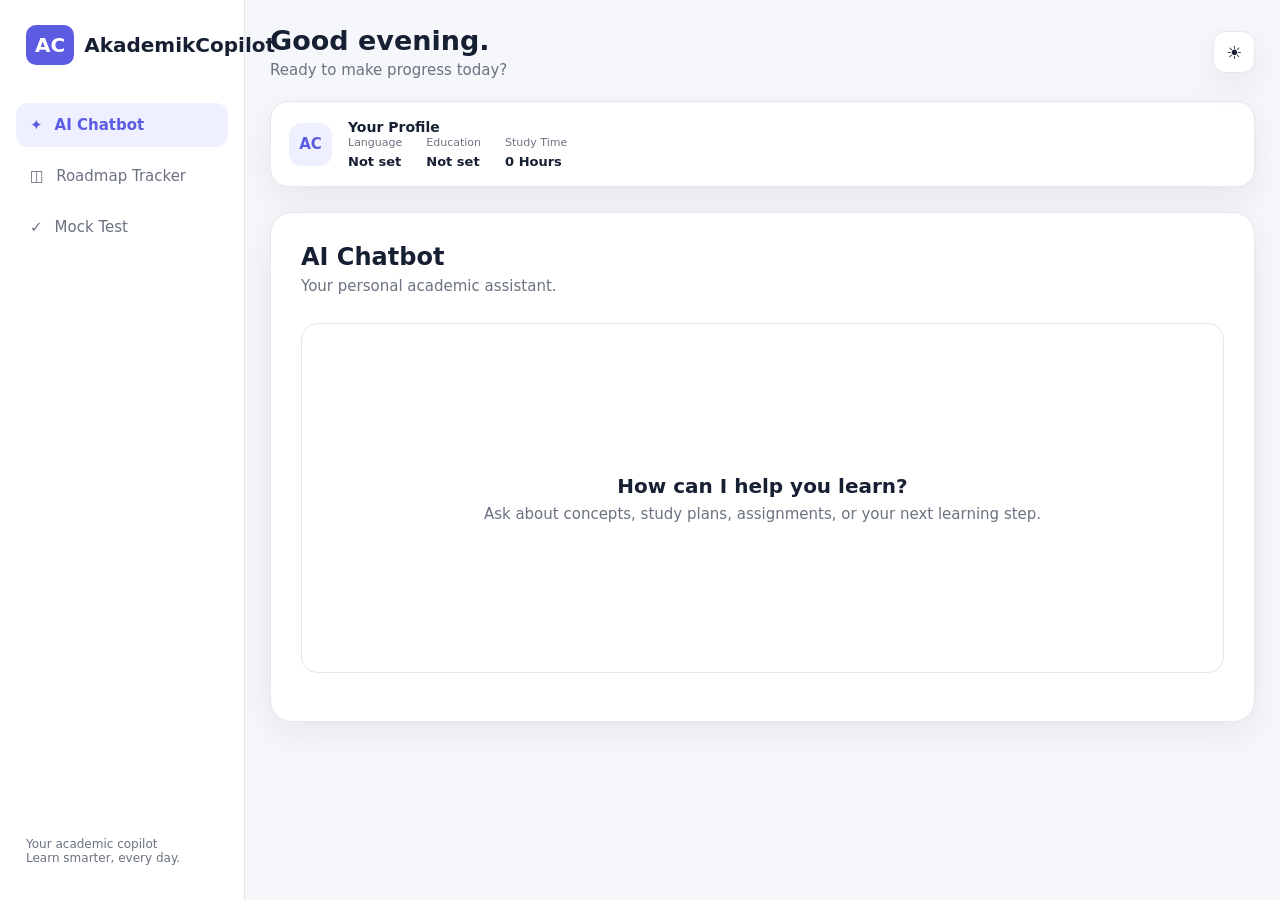
==== dashboard.html @ 98870062 "Create dashboard.html" ====
<!DOCTYPE html>
<html lang="en">
<head>
<meta charset="UTF-8">
<meta name="viewport" content="width=device-width,initial-scale=1">
<title>AkademikCopilot Dashboard</title>
<style>
:root{--bg:#f5f7fb;--card:#fff;--text:#172033;--muted:#6b7280;--line:#e5e7eb;--accent:#5b5ce2;--accent2:#eef0ff;--shadow:0 12px 35px #17203312}
[data-theme=dark]{--bg:#10131a;--card:#181c25;--text:#f1f5f9;--muted:#9ca3af;--line:#2a303b;--accent:#8586ff;--accent2:#252743;--shadow:0 12px 35px #0005}
*{box-sizing:border-box}body{margin:0;background:var(--bg);color:var(--text);font:15px Inter,system-ui,-apple-system,sans-serif;transition:.25s}
button{font:inherit;color:inherit;border:0;cursor:pointer}.layout{display:flex;min-height:100vh}
.sidebar{width:245px;background:var(--card);border-right:1px solid var(--line);padding:25px 16px;position:fixed;inset:0 auto 0 0;display:flex;flex-direction:column;z-index:10}
.logo{display:flex;align-items:center;gap:10px;font-size:20px;font-weight:800;margin:0 10px 38px}.logo b{background:var(--accent);color:#fff;border-radius:10px;padding:8px 9px}
.nav{display:grid;gap:7px}.nav button{background:transparent;text-align:left;padding:13px 14px;border-radius:12px;color:var(--muted);display:flex;gap:12px;align-items:center;width:100%}.nav button:hover,.nav button.active{background:var(--accent2);color:var(--accent);font-weight:700}
.side-foot{margin-top:auto;color:var(--muted);font-size:12px;padding:10px}
.main{margin-left:245px;width:calc(100% - 245px);padding:25px;min-width:0}.top{max-width:1050px;margin:auto;display:flex;justify-content:space-between;align-items:center;gap:15px}.greet h1{margin:0;font-size:27px}.greet p{margin:5px 0 0;color:var(--muted)}
.actions{display:flex;gap:9px}.theme{width:42px;height:42px;background:var(--card);border:1px solid var(--line);border-radius:12px;box-shadow:var(--shadow);display:grid;place-items:center;font-size:18px}
.profile{max-width:1050px;margin:22px auto 25px;background:var(--card);border:1px solid var(--line);border-radius:18px;padding:16px 18px;display:flex;align-items:center;gap:16px;box-shadow:var(--shadow)}
.avatar{width:43px;height:43px;border-radius:13px;background:var(--accent2);color:var(--accent);display:grid;place-items:center;font-weight:800}.pdata{display:flex;gap:24px;flex-wrap:wrap}.pdata span{display:block;color:var(--muted);font-size:11px;margin-bottom:3px}.pdata strong{font-size:13px}
.workspace{max-width:1050px;margin:auto;background:var(--card);border:1px solid var(--line);border-radius:22px;min-height:510px;box-shadow:var(--shadow);padding:30px}.view{display:none;animation:in .25s ease}.view.active{display:block}@keyframes in{from{opacity:0;transform:translateY(7px)}to{opacity:1;transform:none}}
.view-head{display:flex;justify-content:space-between;align-items:center;margin-bottom:28px}.view h2{margin:0;font-size:24px}.view-head p{color:var(--muted);margin:6px 0 0}.grid{display:grid;grid-template-columns:repeat(3,1fr);gap:15px}.box{border:1px solid var(--line);background:var(--bg);border-radius:16px;padding:20px}.box h3{margin:0 0 8px}.box p{color:var(--muted);line-height:1.55;margin:0}.chat{height:350px;border:1px solid var(--line);border-radius:16px;display:flex;flex-direction:column;justify-content:center;align-items:center;text-align:center;color:var(--muted);padding:20px}.chat strong{font-size:20px;color:var(--text);margin-bottom:7px}.progress{height:9px;background:var(--line);border-radius:20px;overflow:hidden;margin:18px 0}
.progress i{display:block;height:100%;width:62%;background:var(--accent);border-radius:20px}.test{display:flex;align-items:center;justify-content:center;min-height:350px;text-align:center}.test button{margin-top:18px;padding:11px 18px;background:var(--accent);color:#fff;border-radius:10px;font-weight:700}.bottom{display:none}
@media(max-width:600px){
.sidebar{display:none}.main{margin:0;width:100%;padding:18px 14px 90px}.top{align-items:flex-start}.greet h1{font-size:22px}.greet p{font-size:13px}.profile{margin:18px auto;padding:14px}.pdata{gap:12px}.workspace{padding:22px 16px;border-radius:18px;min-height:500px}.grid{grid-template-columns:1fr}.view-head{margin-bottom:20px}.view h2{font-size:21px}.bottom{display:flex;position:fixed;z-index:20;bottom:0;left:0;right:0;height:68px;background:var(--card);border-top:1px solid var(--line);justify-content:space-around;padding:7px 4px;box-shadow:0 -8px 25px #0000000c}
.bottom button{background:none;color:var(--muted);font-size:10px;display:flex;flex-direction:column;align-items:center;gap:4px;padding:5px 9px;border-radius:10px;width:30%}.bottom button b{font-size:19px;font-weight:500}.bottom button.active{color:var(--accent);background:var(--accent2);font-weight:700}}
</style>
</head>
<body>
<div class="layout">
<aside class="sidebar">
<div class="logo"><b>AC</b> AkademikCopilot</div>
<nav class="nav">
<button class="active" data-nav="chat"><b>✦</b>AI Chatbot</button>
<button data-nav="roadmap"><b>◫</b>Roadmap Tracker</button>
<button data-nav="test"><b>✓</b>Mock Test</button>
</nav>
<div class="side-foot">Your academic copilot<br>Learn smarter, every day.</div>
</aside>

<main class="main">
<header class="top">
<div class="greet"><h1>Good evening.</h1><p>Ready to make progress today?</p></div>
<div class="actions"><button class="theme" id="theme" aria-label="Toggle theme">☀️</button></div>
</header>

<section class="profile" id="profile"></section>

<section class="workspace">
<div class="view active" id="chat">
<div class="view-head"><div><h2>AI Chatbot</h2><p>Your personal academic assistant.</p></div></div>
<div class="chat"><strong>How can I help you learn?</strong><span>Ask about concepts, study plans, assignments, or your next learning step.</span></div>
</div>

<div class="view" id="roadmap">
<div class="view-head"><div><h2>Roadmap Tracker</h2><p>Keep your learning journey on track.</p></div></div>
<div class="box"><h3>Current Progress</h3><p>Complete your learning milestones and build consistent study habits.</p><div class="progress"><i></i></div><strong>62% of your current roadmap</strong></div>
<div class="grid" style="margin-top:15px"><div class="box"><h3>✓ Foundations</h3><p>Completed</p></div><div class="box"><h3>→ Core Skills</h3><p>In progress</p></div><div class="box"><h3>○ Advanced</h3><p>Upcoming</p></div></div>
</div>

<div class="view" id="test">
<div class="view-head"><div><h2>Mock Test</h2><p>Practice under realistic test conditions.</p></div></div>
<div class="test"><div><div style="font-size:42px">📝</div><h3>Ready for a challenge?</h3><p style="color:var(--muted)">Your personalized mock tests will appear here.</p><button>Start Mock Test</button></div></div>
</div>
</section>
</main>
</div>

<nav class="bottom">
<button class="active" data-nav="chat"><b>✦</b>Chat</button>
<button data-nav="roadmap"><b>◫</b>Roadmap</button>
<button data-nav="test"><b>✓</b>Mock Test</button>
</nav>

<script>
const root=document.documentElement,theme=document.getElementById("theme");
const savedTheme=localStorage.getItem("akademikTheme")||"light";
root.dataset.theme=savedTheme;
theme.textContent=savedTheme==="dark"?"🌙":"☀️";
theme.onclick=()=>{let d=root.dataset.theme==="dark";root.dataset.theme=d?"light":"dark";localStorage.setItem("akademikTheme",d?"light":"dark");theme.textContent=d?"☀️":"🌙"};

const profileEl=document.getElementById("profile");
let profile={};
try{profile=JSON.parse(localStorage.getItem("akademikProfileV5"))||{}}catch(e){}
const lang=profile.language||"Not set";
const edu=profile.educationLevel||"Not set";
const amount=profile.timeAmount||"0";
const unit=profile.timeUnit||"Hours";

profileEl.innerHTML='<div class="avatar">AC</div><div><strong style="font-size:14px">Your Profile</strong><div class="pdata"><div><span>Language</span><strong>'+esc(lang)+'</strong></div><div><span>Education</span><strong>'+esc(edu)+'</strong></div><div><span>Study Time</span><strong>'+esc(amount)+' '+esc(unit)+'</strong></div></div></div>';

function esc(x){return String(x).replace(/[&<>"']/g,m=>({"&":"&amp;","<":"&lt;",">":"&gt;",'"':"&quot;","'":"&#039;"}[m]))}

const allButtons=document.querySelectorAll("[data-nav]");
allButtons.forEach(btn=>{
  btn.onclick=()=>{
    const targetView=btn.dataset.nav;
    document.querySelectorAll(".view").forEach(v=>v.classList.remove("active"));
    document.querySelectorAll("[data-nav]").forEach(b=>b.classList.remove("active"));
    const matchingViews=document.querySelectorAll("#"+targetView);
    matchingViews.forEach(mv=>mv.classList.add("active"));
    const matchingButtons=document.querySelectorAll("[data-nav="+targetView+"]");
    matchingButtons.forEach(mb=>mb.classList.add("active"));
  }
});
</script>
</body>
</html>
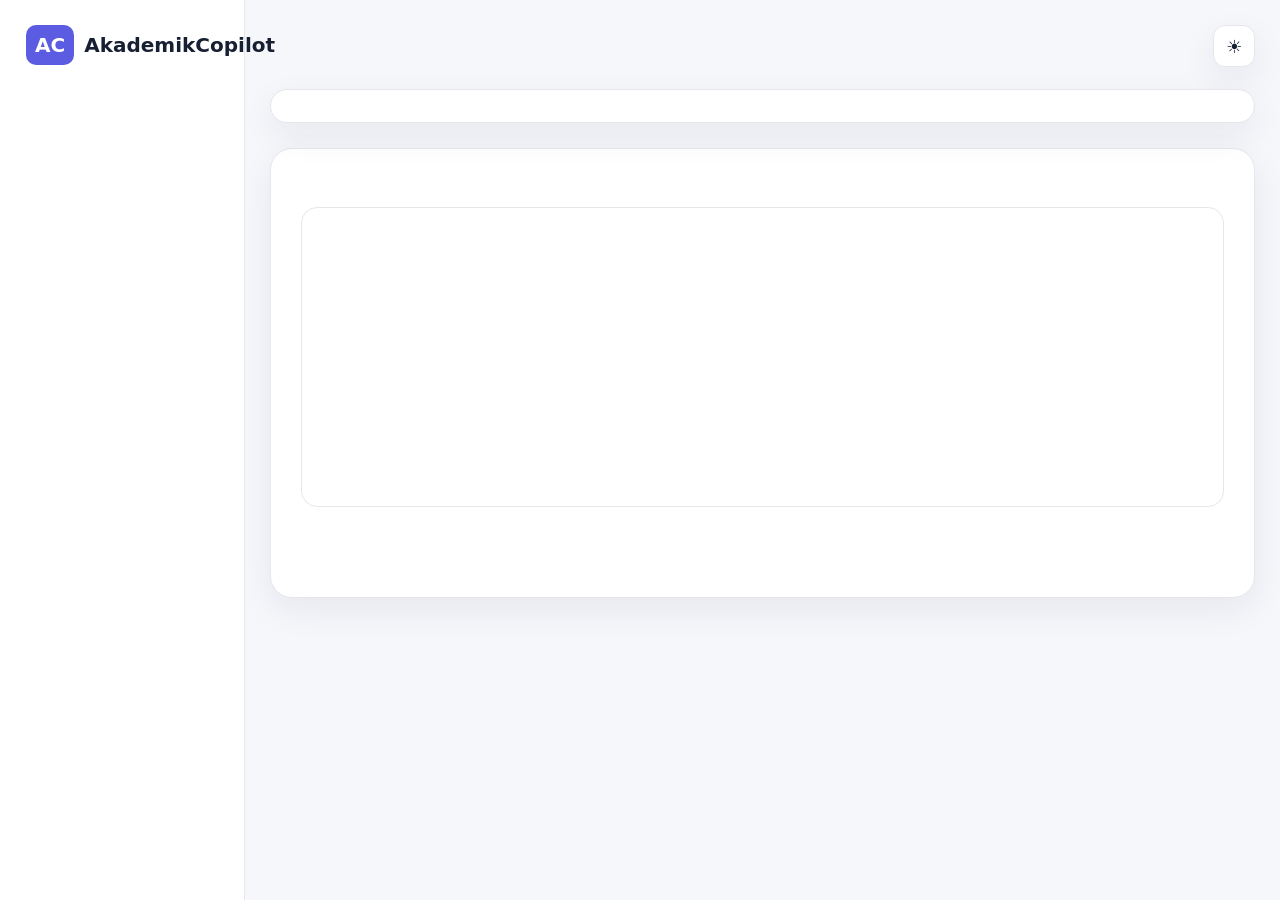
==== commit 601975ba: "Update dashboard.html" ====
--- a/dashboard.html
+++ b/dashboard.html
@@ -3,7 +3,7 @@
 <head>
 <meta charset="UTF-8">
 <meta name="viewport" content="width=device-width,initial-scale=1">
-<title>AkademikCopilot Dashboard</title>
+<title>Dashboard</title>
 <style>
 :root{--bg:#f5f7fb;--card:#fff;--text:#172033;--muted:#6b7280;--line:#e5e7eb;--accent:#5b5ce2;--accent2:#eef0ff;--shadow:0 12px 35px #17203312}
 [data-theme=dark]{--bg:#10131a;--card:#181c25;--text:#f1f5f9;--muted:#9ca3af;--line:#2a303b;--accent:#8586ff;--accent2:#252743;--shadow:0 12px 35px #0005}
@@ -15,93 +15,54 @@
 .side-foot{margin-top:auto;color:var(--muted);font-size:12px;padding:10px}
 .main{margin-left:245px;width:calc(100% - 245px);padding:25px;min-width:0}.top{max-width:1050px;margin:auto;display:flex;justify-content:space-between;align-items:center;gap:15px}.greet h1{margin:0;font-size:27px}.greet p{margin:5px 0 0;color:var(--muted)}
 .actions{display:flex;gap:9px}.theme{width:42px;height:42px;background:var(--card);border:1px solid var(--line);border-radius:12px;box-shadow:var(--shadow);display:grid;place-items:center;font-size:18px}
-.profile{max-width:1050px;margin:22px auto 25px;background:var(--card);border:1px solid var(--line);border-radius:18px;padding:16px 18px;display:flex;align-items:center;gap:16px;box-shadow:var(--shadow)}
+.profile{max-width:1050px;margin:22px auto 25px;background:var(--card);border:1px solid var(--line);border-radius:18px;padding:16px 18px;display:flex;align-items:center;gap:16px;box-shadow:var(--shadow);position:relative;transition:all 0.3s ease;overflow:hidden}
+.profile.hidden-prof{height:50px;padding-top:12px;padding-bottom:12px}.profile.hidden-prof .prof-body{opacity:0;pointer-events:none}
+.hide-prof-btn{position:absolute;top:14px;right:16px;background:none;font-size:12px;color:var(--muted);font-weight:600}
+.prof-body{display:flex;align-items:center;gap:16px;width:100%;transition:opacity 0.2s}
 .avatar{width:43px;height:43px;border-radius:13px;background:var(--accent2);color:var(--accent);display:grid;place-items:center;font-weight:800}.pdata{display:flex;gap:24px;flex-wrap:wrap}.pdata span{display:block;color:var(--muted);font-size:11px;margin-bottom:3px}.pdata strong{font-size:13px}
-.workspace{max-width:1050px;margin:auto;background:var(--card);border:1px solid var(--line);border-radius:22px;min-height:510px;box-shadow:var(--shadow);padding:30px}.view{display:none;animation:in .25s ease}.view.active{display:block}@keyframes in{from{opacity:0;transform:translateY(7px)}to{opacity:1;transform:none}}
-.view-head{display:flex;justify-content:space-between;align-items:center;margin-bottom:28px}.view h2{margin:0;font-size:24px}.view-head p{color:var(--muted);margin:6px 0 0}.grid{display:grid;grid-template-columns:repeat(3,1fr);gap:15px}.box{border:1px solid var(--line);background:var(--bg);border-radius:16px;padding:20px}.box h3{margin:0 0 8px}.box p{color:var(--muted);line-height:1.55;margin:0}.chat{height:350px;border:1px solid var(--line);border-radius:16px;display:flex;flex-direction:column;justify-content:center;align-items:center;text-align:center;color:var(--muted);padding:20px}.chat strong{font-size:20px;color:var(--text);margin-bottom:7px}.progress{height:9px;background:var(--line);border-radius:20px;overflow:hidden;margin:18px 0}
-.progress i{display:block;height:100%;width:62%;background:var(--accent);border-radius:20px}.test{display:flex;align-items:center;justify-content:center;min-height:350px;text-align:center}.test button{margin-top:18px;padding:11px 18px;background:var(--accent);color:#fff;border-radius:10px;font-weight:700}.bottom{display:none}
+.workspace{max-width:1050px;margin:auto;background:var(--card);border:1px solid var(--line);border-radius:22px;min-height:450px;box-shadow:var(--shadow);padding:30px}.view{display:none;animation:in .25s ease}.view.active{display:block}@keyframes in{from{opacity:0;transform:translateY(7px)}to{opacity:1;transform:none}}
+.view-head{display:flex;justify-content:space-between;align-items:center;margin-bottom:28px}.view h2{margin:0;font-size:24px}.view-head p{color:var(--muted);margin:6px 0 0}.grid{display:grid;grid-template-columns:repeat(3,1fr);gap:15px}.box{border:1px solid var(--line);background:var(--bg);border-radius:16px;padding:20px}.box h3{margin:0 0 8px}.box p{color:var(--muted);line-height:1.55;margin:0}.chat{height:300px;border:1px solid var(--line);border-radius:16px;display:flex;flex-direction:column;justify-content:center;align-items:center;text-align:center;color:var(--muted);padding:20px}.chat strong{font-size:20px;color:var(--text);margin-bottom:7px}.progress{height:9px;background:var(--line);border-radius:20px;overflow:hidden;margin:18px 0}
+.progress i{display:block;height:100%;width:62%;background:var(--accent);border-radius:20px}.test{display:flex;align-items:center;justify-content:center;min-height:300px;text-align:center}.test button{margin-top:18px;padding:11px 18px;background:var(--accent);color:#fff;border-radius:10px;font-weight:700}.bottom{display:none}
 @media(max-width:600px){
-.sidebar{display:none}.main{margin:0;width:100%;padding:18px 14px 90px}.top{align-items:flex-start}.greet h1{font-size:22px}.greet p{font-size:13px}.profile{margin:18px auto;padding:14px}.pdata{gap:12px}.workspace{padding:22px 16px;border-radius:18px;min-height:500px}.grid{grid-template-columns:1fr}.view-head{margin-bottom:20px}.view h2{font-size:21px}.bottom{display:flex;position:fixed;z-index:20;bottom:0;left:0;right:0;height:68px;background:var(--card);border-top:1px solid var(--line);justify-content:space-around;padding:7px 4px;box-shadow:0 -8px 25px #0000000c}
-.bottom button{background:none;color:var(--muted);font-size:10px;display:flex;flex-direction:column;align-items:center;gap:4px;padding:5px 9px;border-radius:10px;width:30%}.bottom button b{font-size:19px;font-weight:500}.bottom button.active{color:var(--accent);background:var(--accent2);font-weight:700}}
+.sidebar{display:none}.main{margin:0;width:100%;padding:18px 14px 90px}.top{align-items:flex-start}.greet h1{font-size:22px}.greet p{font-size:13px}.profile{margin:18px auto;padding:14px}.pdata{gap:12px}.workspace{padding:22px 16px;border-radius:18px;min-height:420px}.grid{grid-template-columns:1fr}.view-head{margin-bottom:20px}.view h2{font-size:21px}.bottom{display:flex;position:fixed;z-index:20;bottom:0;left:0;right:0;height:68px;background:var(--card);border-top:1px solid var(--line);justify-content:space-around;padding:7px 4px;box-shadow:0 -8px 25px #0000000c}
+.bottom button{background:none;color:var(--muted);font-size:10px;display:flex;flex-direction:column;align-items:center;gap:4px;padding:5px 4px;border-radius:10px;width:23%}.bottom button b{font-size:18px;font-weight:500}.bottom button.active{color:var(--accent);background:var(--accent2);font-weight:700}}
 </style>
 </head>
 <body>
 <div class="layout">
 <aside class="sidebar">
 <div class="logo"><b>AC</b> AkademikCopilot</div>
-<nav class="nav">
-<button class="active" data-nav="chat"><b>✦</b>AI Chatbot</button>
-<button data-nav="roadmap"><b>◫</b>Roadmap Tracker</button>
-<button data-nav="test"><b>✓</b>Mock Test</button>
-</nav>
-<div class="side-foot">Your academic copilot<br>Learn smarter, every day.</div>
+<nav class="nav" id="sideNav"></nav>
+<div class="side-foot" id="sideFoot"></div>
 </aside>
-
 <main class="main">
 <header class="top">
-<div class="greet"><h1>Good evening.</h1><p>Ready to make progress today?</p></div>
-<div class="actions"><button class="theme" id="theme" aria-label="Toggle theme">☀️</button></div>
+<div class="greet" id="greetingArea"></div>
+<div class="actions"><button class="theme" id="theme">☀️</button></div>
 </header>
-
 <section class="profile" id="profile"></section>
-
 <section class="workspace">
 <div class="view active" id="chat">
-<div class="view-head"><div><h2>AI Chatbot</h2><p>Your personal academic assistant.</p></div></div>
-<div class="chat"><strong>How can I help you learn?</strong><span>Ask about concepts, study plans, assignments, or your next learning step.</span></div>
+<div class="view-head"><div id="headChat"></div></div>
+<div class="chat" id="bodyChat"></div>
 </div>
-
 <div class="view" id="roadmap">
-<div class="view-head"><div><h2>Roadmap Tracker</h2><p>Keep your learning journey on track.</p></div></div>
-<div class="box"><h3>Current Progress</h3><p>Complete your learning milestones and build consistent study habits.</p><div class="progress"><i></i></div><strong>62% of your current roadmap</strong></div>
-<div class="grid" style="margin-top:15px"><div class="box"><h3>✓ Foundations</h3><p>Completed</p></div><div class="box"><h3>→ Core Skills</h3><p>In progress</p></div><div class="box"><h3>○ Advanced</h3><p>Upcoming</p></div></div>
+<div class="view-head"><div id="headRoadmap"></div></div>
+<div class="box" id="cardProgress"></div>
+<div class="grid" style="margin-top:15px" id="gridRoadmap"></div>
 </div>
-
 <div class="view" id="test">
-<div class="view-head"><div><h2>Mock Test</h2><p>Practice under realistic test conditions.</p></div></div>
-<div class="test"><div><div style="font-size:42px">📝</div><h3>Ready for a challenge?</h3><p style="color:var(--muted)">Your personalized mock tests will appear here.</p><button>Start Mock Test</button></div></div>
+<div class="view-head"><div id="headTest"></div></div>
+<div class="test" id="bodyTest"></div>
+</div>
+<div class="view" id="system">
+<div class="view-head"><div id="headSystem"></div></div>
+<div class="box" id="bodySystem"></div>
 </div>
 </section>
 </main>
 </div>
-
-<nav class="bottom">
-<button class="active" data-nav="chat"><b>✦</b>Chat</button>
-<button data-nav="roadmap"><b>◫</b>Roadmap</button>
-<button data-nav="test"><b>✓</b>Mock Test</button>
-</nav>
-
-<script>
-const root=document.documentElement,theme=document.getElementById("theme");
-const savedTheme=localStorage.getItem("akademikTheme")||"light";
-root.dataset.theme=savedTheme;
-theme.textContent=savedTheme==="dark"?"🌙":"☀️";
-theme.onclick=()=>{let d=root.dataset.theme==="dark";root.dataset.theme=d?"light":"dark";localStorage.setItem("akademikTheme",d?"light":"dark");theme.textContent=d?"☀️":"🌙"};
-
-const profileEl=document.getElementById("profile");
-let profile={};
-try{profile=JSON.parse(localStorage.getItem("akademikProfileV5"))||{}}catch(e){}
-const lang=profile.language||"Not set";
-const edu=profile.educationLevel||"Not set";
-const amount=profile.timeAmount||"0";
-const unit=profile.timeUnit||"Hours";
-
-profileEl.innerHTML='<div class="avatar">AC</div><div><strong style="font-size:14px">Your Profile</strong><div class="pdata"><div><span>Language</span><strong>'+esc(lang)+'</strong></div><div><span>Education</span><strong>'+esc(edu)+'</strong></div><div><span>Study Time</span><strong>'+esc(amount)+' '+esc(unit)+'</strong></div></div></div>';
-
-function esc(x){return String(x).replace(/[&<>"']/g,m=>({"&":"&amp;","<":"&lt;",">":"&gt;",'"':"&quot;","'":"&#039;"}[m]))}
-
-const allButtons=document.querySelectorAll("[data-nav]");
-allButtons.forEach(btn=>{
-  btn.onclick=()=>{
-    const targetView=btn.dataset.nav;
-    document.querySelectorAll(".view").forEach(v=>v.classList.remove("active"));
-    document.querySelectorAll("[data-nav]").forEach(b=>b.classList.remove("active"));
-    const matchingViews=document.querySelectorAll("#"+targetView);
-    matchingViews.forEach(mv=>mv.classList.add("active"));
-    const matchingButtons=document.querySelectorAll("[data-nav="+targetView+"]");
-    matchingButtons.forEach(mb=>mb.classList.add("active"));
-  }
-});
-</script>
+<nav class="bottom" id="bottomNav"></nav>
+<script src="./script.js"></script>
 </body>
 </html>
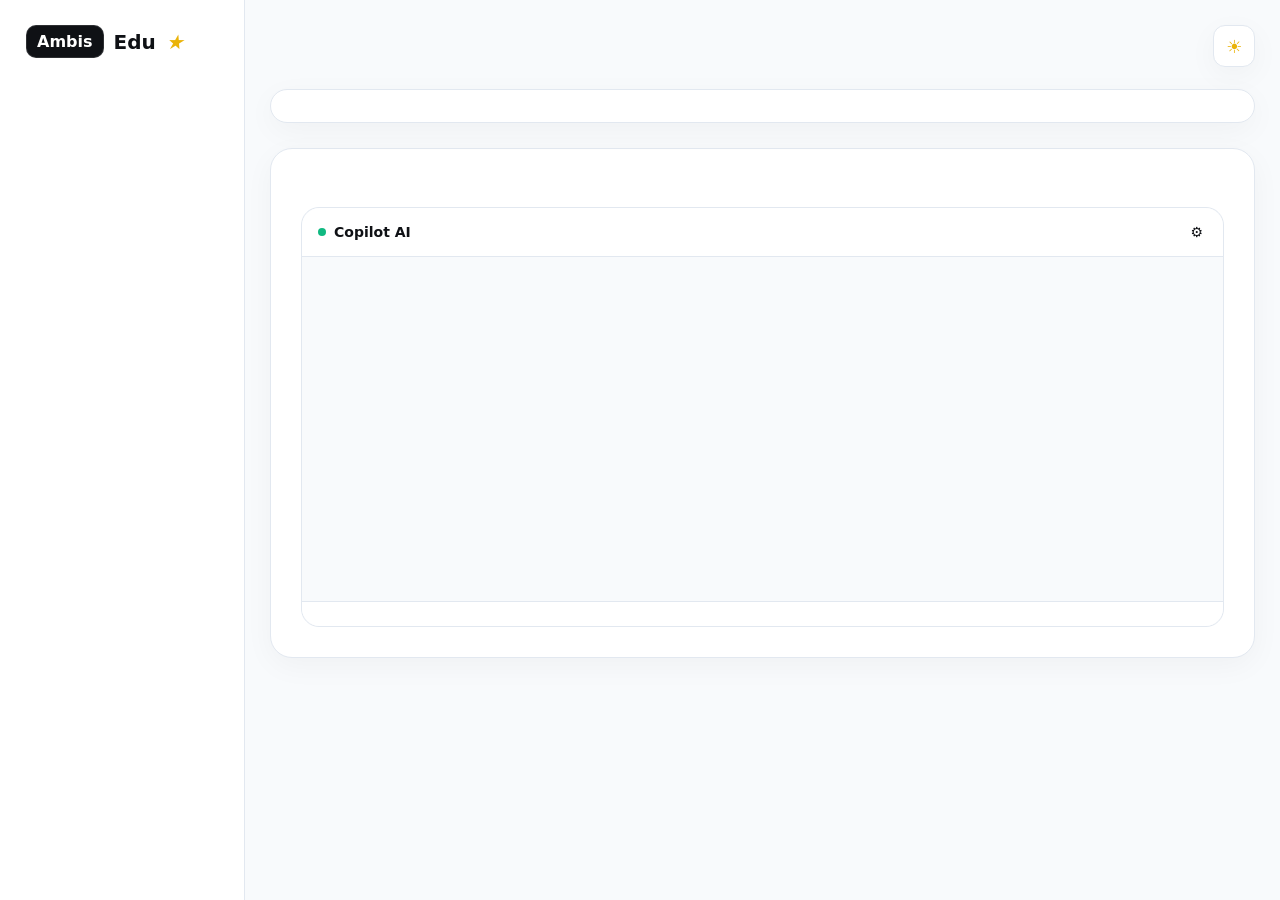
==== commit e45b8c59: "Update dashboard.html" ====
--- a/dashboard.html
+++ b/dashboard.html
@@ -3,26 +3,42 @@
 <head>
 <meta charset="UTF-8">
 <meta name="viewport" content="width=device-width,initial-scale=1">
-<title>Dashboard</title>
+<title>AmbisEdu Dashboard</title>
 <style>
-:root{--bg:#f5f7fb;--card:#fff;--text:#172033;--muted:#6b7280;--line:#e5e7eb;--accent:#5b5ce2;--accent2:#eef0ff;--shadow:0 12px 35px #17203312}
-[data-theme=dark]{--bg:#10131a;--card:#181c25;--text:#f1f5f9;--muted:#9ca3af;--line:#2a303b;--accent:#8586ff;--accent2:#252743;--shadow:0 12px 35px #0005}
+:root{--bg:#f8fafc;--card:#ffffff;--text:#0f1115;--muted:#64748b;--line:#e2e8f0;--accent:#4f46e5;--accent2:#e0e7ff;--star:#eab308;--shadow:0 8px 30px rgba(15,17,21,0.04)}
+[data-theme=dark]{--bg:#0f1115;--card:#161920;--text:#f8fafc;--muted:#94a3b8;--line:#222530;--accent:#6366f1;--accent2:#1e1b4b;--star:#facc15;--shadow:0 12px 40px rgba(0,0,0,0.4)}
 *{box-sizing:border-box}body{margin:0;background:var(--bg);color:var(--text);font:15px Inter,system-ui,-apple-system,sans-serif;transition:.25s}
 button{font:inherit;color:inherit;border:0;cursor:pointer}.layout{display:flex;min-height:100vh}
 .sidebar{width:245px;background:var(--card);border-right:1px solid var(--line);padding:25px 16px;position:fixed;inset:0 auto 0 0;display:flex;flex-direction:column;z-index:10}
-.logo{display:flex;align-items:center;gap:10px;font-size:20px;font-weight:800;margin:0 10px 38px}.logo b{background:var(--accent);color:#fff;border-radius:10px;padding:8px 9px}
+.logo{display:flex;align-items:center;gap:10px;font-size:20px;font-weight:800;margin:0 10px 38px}.logo b{background:#0f1115;color:#fff;border-radius:10px;padding:6px 10px;border:1px solid #ffffff20;font-size:16px}[data-theme=dark] .logo b{background:#ffffff;color:#0f1115}
+.logo span i{color:var(--star)}
 .nav{display:grid;gap:7px}.nav button{background:transparent;text-align:left;padding:13px 14px;border-radius:12px;color:var(--muted);display:flex;gap:12px;align-items:center;width:100%}.nav button:hover,.nav button.active{background:var(--accent2);color:var(--accent);font-weight:700}
 .side-foot{margin-top:auto;color:var(--muted);font-size:12px;padding:10px}
 .main{margin-left:245px;width:calc(100% - 245px);padding:25px;min-width:0}.top{max-width:1050px;margin:auto;display:flex;justify-content:space-between;align-items:center;gap:15px}.greet h1{margin:0;font-size:27px}.greet p{margin:5px 0 0;color:var(--muted)}
-.actions{display:flex;gap:9px}.theme{width:42px;height:42px;background:var(--card);border:1px solid var(--line);border-radius:12px;box-shadow:var(--shadow);display:grid;place-items:center;font-size:18px}
+.actions{display:flex;gap:9px}
+.theme{width:42px;height:42px;background:var(--card);border:1px solid var(--line);border-radius:12px;box-shadow:var(--shadow);display:grid;place-items:center;font-size:18px;color:var(--star)}
 .profile{max-width:1050px;margin:22px auto 25px;background:var(--card);border:1px solid var(--line);border-radius:18px;padding:16px 18px;display:flex;align-items:center;gap:16px;box-shadow:var(--shadow);position:relative;transition:all 0.3s ease;overflow:hidden}
 .profile.hidden-prof{height:50px;padding-top:12px;padding-bottom:12px}.profile.hidden-prof .prof-body{opacity:0;pointer-events:none}
-.hide-prof-btn{position:absolute;top:14px;right:16px;background:none;font-size:12px;color:var(--muted);font-weight:600}
+.hide-prof-btn{position:absolute;top:14px;right:16px;background:none;font-size:12px;color:var(--muted);font-weight:600;padding:2px 6px;border-radius:6px}
+.hide-prof-btn:hover{background:var(--bg)}
 .prof-body{display:flex;align-items:center;gap:16px;width:100%;transition:opacity 0.2s}
 .avatar{width:43px;height:43px;border-radius:13px;background:var(--accent2);color:var(--accent);display:grid;place-items:center;font-weight:800}.pdata{display:flex;gap:24px;flex-wrap:wrap}.pdata span{display:block;color:var(--muted);font-size:11px;margin-bottom:3px}.pdata strong{font-size:13px}
 .workspace{max-width:1050px;margin:auto;background:var(--card);border:1px solid var(--line);border-radius:22px;min-height:450px;box-shadow:var(--shadow);padding:30px}.view{display:none;animation:in .25s ease}.view.active{display:block}@keyframes in{from{opacity:0;transform:translateY(7px)}to{opacity:1;transform:none}}
-.view-head{display:flex;justify-content:space-between;align-items:center;margin-bottom:28px}.view h2{margin:0;font-size:24px}.view-head p{color:var(--muted);margin:6px 0 0}.grid{display:grid;grid-template-columns:repeat(3,1fr);gap:15px}.box{border:1px solid var(--line);background:var(--bg);border-radius:16px;padding:20px}.box h3{margin:0 0 8px}.box p{color:var(--muted);line-height:1.55;margin:0}.chat{height:300px;border:1px solid var(--line);border-radius:16px;display:flex;flex-direction:column;justify-content:center;align-items:center;text-align:center;color:var(--muted);padding:20px}.chat strong{font-size:20px;color:var(--text);margin-bottom:7px}.progress{height:9px;background:var(--line);border-radius:20px;overflow:hidden;margin:18px 0}
-.progress i{display:block;height:100%;width:62%;background:var(--accent);border-radius:20px}.test{display:flex;align-items:center;justify-content:center;min-height:300px;text-align:center}.test button{margin-top:18px;padding:11px 18px;background:var(--accent);color:#fff;border-radius:10px;font-weight:700}.bottom{display:none}
+.view-head{display:flex;justify-content:space-between;align-items:center;margin-bottom:28px}.view h2{margin:0;font-size:24px}.view-head p{color:var(--muted);margin:6px 0 0}.grid{display:grid;grid-template-columns:repeat(3,1fr);gap:15px}.box{border:1px solid var(--line);background:var(--bg);border-radius:16px;padding:20px}.box h3{margin:0 0 8px}.box p{color:var(--muted);line-height:1.55;margin:0}
+.progress{height:9px;background:var(--line);border-radius:20px;overflow:hidden;margin:18px 0}.progress i{display:block;height:100%;width:62%;background:var(--accent);border-radius:20px}.test{display:flex;align-items:center;justify-content:center;min-height:300px;text-align:center}.test button{margin-top:18px;padding:11px 18px;background:var(--accent);color:#fff;border-radius:10px;font-weight:700}.bottom{display:none}
+.chat-window{border:1px solid var(--line);border-radius:18px;background:var(--bg);display:flex;flex-direction:column;height:420px;position:relative}
+.chat-header{background:var(--card);border-bottom:1px solid var(--line);padding:12px 16px;border-radius:18px 18px 0 0;display:flex;justify-content:space-between;align-items:center}
+.chat-messages{flex:1;padding:16px;overflow-y:auto;display:flex;flex-direction:column;gap:12px}
+.msg{max-width:75%;padding:11px 15px;border-radius:14px;line-height:1.5;font-size:14px}
+.msg.ai{background:var(--card);color:var(--text);align-self:flex-start;border-bottom-left-radius:4px;border:1px solid var(--line)}
+.msg.user{background:var(--accent);color:#fff;align-self:flex-end;border-bottom-right-radius:4px}
+.chat-footer{background:var(--card);border-top:1px solid var(--line);padding:12px;border-radius:0 0 18px 18px;display:flex;flex-direction:column;gap:8px}
+.chat-options{display:flex;gap:6px;flex-wrap:wrap;justify-content:center}
+.opt-btn{background:var(--bg);border:1px solid var(--line);color:var(--text);padding:6px 12px;border-radius:20px;font-size:12px;font-weight:500;transition:all 0.2s}
+.opt-btn:hover{background:var(--accent2);border-color:var(--accent);color:var(--accent)}
+.chat-settings-panel{position:absolute;top:55px;right:16px;background:var(--card);border:1px solid var(--line);border-radius:14px;padding:14px;box-shadow:var(--shadow);z-index:30;display:none;width:220px}
+.settings-group{margin-bottom:10px}.settings-group label{display:block;font-size:11px;color:var(--muted);margin-bottom:4px}
+.settings-group select, .settings-group input{width:100%;padding:6px 8px;border:1px solid var(--line);border-radius:8px;font-size:13px;background:var(--card);color:var(--text)}
 @media(max-width:600px){
 .sidebar{display:none}.main{margin:0;width:100%;padding:18px 14px 90px}.top{align-items:flex-start}.greet h1{font-size:22px}.greet p{font-size:13px}.profile{margin:18px auto;padding:14px}.pdata{gap:12px}.workspace{padding:22px 16px;border-radius:18px;min-height:420px}.grid{grid-template-columns:1fr}.view-head{margin-bottom:20px}.view h2{font-size:21px}.bottom{display:flex;position:fixed;z-index:20;bottom:0;left:0;right:0;height:68px;background:var(--card);border-top:1px solid var(--line);justify-content:space-around;padding:7px 4px;box-shadow:0 -8px 25px #0000000c}
 .bottom button{background:none;color:var(--muted);font-size:10px;display:flex;flex-direction:column;align-items:center;gap:4px;padding:5px 4px;border-radius:10px;width:23%}.bottom button b{font-size:18px;font-weight:500}.bottom button.active{color:var(--accent);background:var(--accent2);font-weight:700}}
@@ -31,7 +47,7 @@
 <body>
 <div class="layout">
 <aside class="sidebar">
-<div class="logo"><b>AC</b> AkademikCopilot</div>
+<div class="logo"><b>Ambis</b>Edu<span> <i>★</i></span></div>
 <nav class="nav" id="sideNav"></nav>
 <div class="side-foot" id="sideFoot"></div>
 </aside>
@@ -44,7 +60,33 @@
 <section class="workspace">
 <div class="view active" id="chat">
 <div class="view-head"><div id="headChat"></div></div>
-<div class="chat" id="bodyChat"></div>
+<div class="chat-window">
+  <div class="chat-header">
+    <div style="display:flex;align-items:center;gap:8px">
+      <div style="width:8px;height:8px;background:#10b981;border-radius:50%"></div>
+      <strong style="font-size:14px" id="botTitle">Copilot AI</strong>
+    </div>
+    <button style="background:none;font-size:14px;padding:4px" onclick="toggleChatSettings()">⚙️</button>
+  </div>
+  <div class="chat-settings-panel" id="chatSettings">
+    <div class="settings-group">
+      <label id="lblTone">Tone</label>
+      <select id="toneSelect" onchange="updateChatPrefs()">
+        <option value="Casual">Casual</option>
+        <option value="Professional" selected>Professional</option>
+        <option value="Efficient">Efficient</option>
+      </select>
+    </div>
+    <div class="settings-group">
+      <label id="lblCall">Callsign</label>
+      <input type="text" id="callInput" value="Kak" oninput="updateChatPrefs()">
+    </div>
+  </div>
+  <div class="chat-messages" id="chatMessages"></div>
+  <div class="chat-footer">
+    <div class="chat-options" id="chatOptionsArea"></div>
+  </div>
+</div>
 </div>
 <div class="view" id="roadmap">
 <div class="view-head"><div id="headRoadmap"></div></div>
@@ -63,6 +105,20 @@
 </main>
 </div>
 <nav class="bottom" id="bottomNav"></nav>
-<script src="./script.js"></script>
-</body>
-</html>
+<script>
+const root=document.documentElement,theme=document.getElementById("theme");
+const savedTheme=localStorage.getItem("akademikTheme")||"light";
+root.dataset.theme=savedTheme;
+theme.textContent=savedTheme==="dark"?"🌙":"☀️";
+theme.onclick=()=>{let d=root.dataset.theme==="dark";root.dataset.theme=d?"light":"dark";localStorage.setItem("akademikTheme",d?"light":"dark");theme.textContent=d?"☀️":"🌙"};
+
+let profile={};
+try{profile=JSON.parse(localStorage.getItem("akademikProfileV5"))||{}}catch(e){}
+const userLang=profile.language||"English";
+const edu=profile.educationLevel||"Not set";
+const amount=profile.timeAmount||"0";
+const unit=profile.timeUnit||"Hours";
+
+const langDict = {
+  "English": {
+    greetH: "Good evening.", greetP: "Ready to make progress today?", sideFoot: "AmbisEdu Corporate<br>Learn smarter, every day.",
